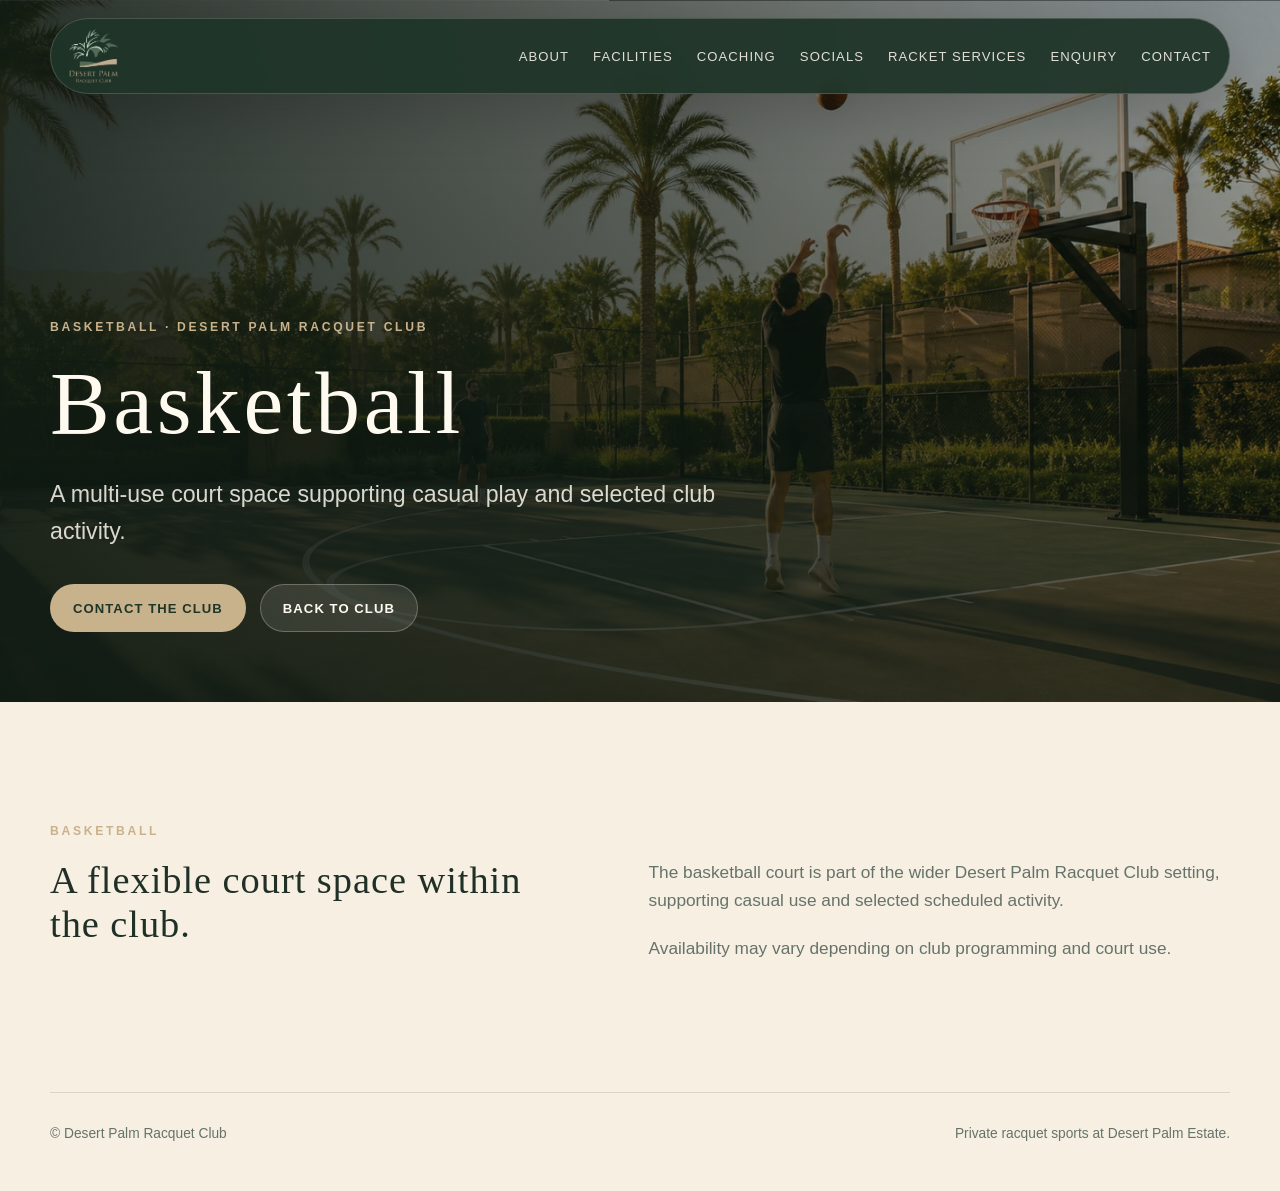
==== basketball.html @ 2d1512f4 "Add files via upload V1.5 final" ====
<!DOCTYPE html>
<html lang="en">
<head>
  <meta charset="UTF-8" />
  <meta name="viewport" content="width=device-width, initial-scale=1.0" />

  <title>Basketball at Desert Palm Racquet Club | Dubai</title>
  <meta
    name="description"
    content="Basketball and multi-use court space at Desert Palm Racquet Club in Dubai."
  />

  <link rel="icon" type="image/png" href="assets/logo-light.png" />
  <link rel="stylesheet" href="style.css" />
</head>

<body>
  <header class="site-header">
    <a href="index.html#top" class="brand">
      <img src="assets/logo-light.png" alt="Desert Palm Racquet Club logo" />
    </a>

    <button class="menu-toggle" aria-label="Open menu">
      <span></span>
      <span></span>
    </button>

    <nav class="site-nav">
      <a href="index.html#about">About</a>
      <a href="index.html#facilities">Facilities</a>
      <a href="index.html#coaching">Coaching</a>
      <a href="index.html#socials">Socials</a>
      <a href="index.html#services">Racket Services</a>
      <a href="index.html#enquiry">Enquiry</a>
      <a href="index.html#contact">Contact</a>
    </nav>
  </header>

  <main id="top">
    <section class="hero sub-hero">
      <div class="hero-image">
        <img src="assets/basket-hero.webp" alt="Basketball court at Desert Palm Racquet Club" />
      </div>

      <div class="hero-overlay"></div>

      <div class="hero-content">
        <p class="eyebrow">Basketball · Desert Palm Racquet Club</p>

        <h1>Basketball</h1>

        <p class="hero-text">
          A multi-use court space supporting casual play and selected club activity.
        </p>

        <div class="hero-actions">
          <a class="btn btn-primary" href="index.html#contact">
            Contact the Club
          </a>

          <a class="btn btn-secondary" href="index.html#facilities">
            Back to Club
          </a>
        </div>
      </div>
    </section>

    <section class="section intro-section">
      <div class="section-label">Basketball</div>

      <div class="intro-grid">
        <div>
          <h2>A flexible court space within the club.</h2>
        </div>

        <div>
          <p>
            The basketball court is part of the wider Desert Palm Racquet Club setting,
            supporting casual use and selected scheduled activity.
          </p>

          <p>
            Availability may vary depending on club programming and court use.
          </p>
        </div>
      </div>
    </section>
  </main>

  <footer class="site-footer">
    <p>© Desert Palm Racquet Club</p>
    <p>Private racquet sports at Desert Palm Estate.</p>
  </footer>

  <script src="app.js"></script>
</body>
</html>
---- style.css ----
:root {
  --ivory: #f6efe2;
  --ivory-soft: #fffaf0;
  --green-dark: #1f3529;
  --green: #46614d;
  --green-soft: #8fa796;
  --sand: #c8b28c;
  --sand-dark: #9c835c;
  --text: #203027;
  --muted: #66736a;
  --line: rgba(70, 97, 77, 0.18);
  --shadow: 0 24px 70px rgba(20, 32, 25, 0.18);
  --radius: 24px;
  --max: 1180px;
}

* {
  box-sizing: border-box;
  margin: 0;
  padding: 0;
}

html {
  scroll-behavior: smooth;
}

body {
  font-family: "Inter", "Segoe UI", Arial, sans-serif;
  background: var(--ivory);
  color: var(--text);
  line-height: 1.6;
}

img {
  max-width: 100%;
  display: block;
}

a {
  color: inherit;
  text-decoration: none;
}

h1,
h2,
h3 {
  font-family: "Trajan Pro", "Cinzel", Georgia, serif;
  font-weight: 500;
  line-height: 1.08;
  letter-spacing: 0.04em;
}

h1 {
  font-size: clamp(3rem, 7vw, 6.8rem);
  color: var(--ivory-soft);
}

h2 {
  font-size: clamp(2rem, 4vw, 4.1rem);
}

h3 {
  font-size: 1.25rem;
}

p {
  color: var(--muted);
}

/* HEADER */

.site-header {
  position: fixed;
  top: 18px;
  left: 50%;
  transform: translateX(-50%);
  width: min(calc(100% - 32px), var(--max));
  height: 76px;
  z-index: 50;
  display: flex;
  align-items: center;
  justify-content: space-between;
  padding: 0 18px;
  border: 1px solid rgba(246, 239, 226, 0.18);
  border-radius: 999px;
  background: rgba(31, 53, 41, 0.94);
  backdrop-filter: blur(16px);
  box-shadow: 0 18px 60px rgba(0, 0, 0, 0.22);
}

.brand img {
  height: 54px;
  width: auto;
}

.site-nav {
  display: flex;
  gap: 24px;
  align-items: center;
}

.site-nav a {
  color: var(--ivory-soft);
  font-size: 0.82rem;
  letter-spacing: 0.08em;
  text-transform: uppercase;
  opacity: 0.86;
  transition: 0.25s ease;
}

.site-nav a:hover {
  color: var(--sand);
  opacity: 1;
}

.menu-toggle {
  display: none;
  width: 44px;
  height: 44px;
  border: 1px solid rgba(246, 239, 226, 0.24);
  border-radius: 50%;
  background: transparent;
  cursor: pointer;
}

.menu-toggle span {
  display: block;
  width: 18px;
  height: 1px;
  background: var(--ivory-soft);
  margin: 6px auto;
}

/* HERO */

.hero {
  min-height: 100vh;
  position: relative;
  overflow: hidden;
  display: grid;
  align-items: end;
  padding: 140px 24px 70px;
}

.hero-image,
.hero-overlay {
  position: absolute;
  inset: 0;
}

.hero-image img {
  width: 100%;
  height: 100%;
  object-fit: cover;
}

.hero-overlay {
  background:
    linear-gradient(90deg, rgba(14, 26, 19, 0.88), rgba(14, 26, 19, 0.58), rgba(14, 26, 19, 0.2)),
    linear-gradient(0deg, rgba(14, 26, 19, 0.62), rgba(14, 26, 19, 0.06));
}

.hero-content {
  position: relative;
  z-index: 2;
  width: min(100%, var(--max));
  margin: 0 auto;
}

.eyebrow,
.section-label {
  color: var(--sand);
  text-transform: uppercase;
  letter-spacing: 0.22em;
  font-size: 0.76rem;
  font-weight: 700;
  margin-bottom: 18px;
}

.hero-text {
  max-width: 680px;
  color: rgba(255, 250, 240, 0.84);
  font-size: clamp(1.1rem, 2vw, 1.45rem);
  margin-top: 24px;
}

.hero-actions {
  display: flex;
  flex-wrap: wrap;
  gap: 14px;
  margin-top: 34px;
}

.access-note {
  margin-top: 28px;
  max-width: 680px;
  color: rgba(255, 250, 240, 0.65);
  font-size: 0.93rem;
}

/* BUTTONS */

.btn {
  display: inline-flex;
  align-items: center;
  justify-content: center;
  min-height: 48px;
  padding: 0 22px;
  border-radius: 999px;
  font-size: 0.82rem;
  font-weight: 800;
  letter-spacing: 0.08em;
  text-transform: uppercase;
  transition: 0.25s ease;
  border: 1px solid transparent;
}

.btn-primary {
  background: var(--sand);
  color: var(--green-dark);
}

.btn-primary:hover {
  background: var(--ivory-soft);
  transform: translateY(-2px);
}

.btn-secondary {
  background: rgba(255, 250, 240, 0.1);
  color: var(--ivory-soft);
  border-color: rgba(255, 250, 240, 0.26);
}

.btn-secondary:hover {
  background: rgba(255, 250, 240, 0.18);
  border-color: var(--sand);
  transform: translateY(-2px);
}

.btn-outline {
  color: var(--ivory-soft);
  border-color: rgba(255, 250, 240, 0.32);
}

.btn-outline:hover {
  background: rgba(255, 250, 240, 0.1);
  border-color: var(--sand);
}

/* SECTIONS */

.section {
  width: min(calc(100% - 40px), var(--max));
  margin: 0 auto;
  padding: 110px 0;
}

.intro-section {
  padding-top: 120px;
}

.intro-grid {
  display: grid;
  grid-template-columns: 1fr 1.1fr;
  gap: 70px;
  align-items: start;
}

.intro-grid p {
  font-size: 1.08rem;
  margin-bottom: 20px;
}

.section-top {
  display: grid;
  grid-template-columns: 1.15fr 0.85fr;
  gap: 60px;
  align-items: end;
  margin-bottom: 42px;
}

.section-top p {
  font-size: 1.02rem;
}

/* IMAGE STRIP */

.image-strip {
  width: min(calc(100% - 40px), var(--max));
  margin: 0 auto;
  display: grid;
  grid-template-columns: 1fr 1fr 1fr;
  gap: 14px;
}

.image-strip img {
  height: 320px;
  width: 100%;
  object-fit: cover;
  border-radius: var(--radius);
  box-shadow: var(--shadow);
}

.image-strip img:nth-child(2) {
  transform: translateY(34px);
}

/* CARDS */

.card-grid {
  display: grid;
  gap: 18px;
}

.five-grid {
  grid-template-columns: repeat(5, 1fr);
}

.service-card {
  min-height: 260px;
  padding: 28px;
  border-radius: var(--radius);
  background: rgba(255, 250, 240, 0.7);
  border: 1px solid var(--line);
  box-shadow: 0 18px 50px rgba(20, 32, 25, 0.08);
  display: flex;
  flex-direction: column;
  justify-content: space-between;
}

.service-card span {
  color: var(--sand-dark);
  font-size: 0.78rem;
  letter-spacing: 0.18em;
  font-weight: 800;
}

.service-card h3 {
  color: var(--green-dark);
  margin: 28px 0 14px;
}

.service-card p {
  font-size: 0.94rem;
}

.accent-card {
  background: var(--green-dark);
}

.accent-card h3,
.accent-card p {
  color: var(--ivory-soft);
}

.accent-card span {
  color: var(--sand);
}

/* FEATURE SECTIONS */

.feature-section {
  width: min(calc(100% - 40px), var(--max));
  margin: 0 auto;
  padding: 80px 0;
  display: grid;
  grid-template-columns: 0.95fr 1.05fr;
  gap: 56px;
  align-items: center;
}

.feature-section.reverse {
  grid-template-columns: 1.05fr 0.95fr;
}

.feature-section.reverse .feature-image {
  order: 2;
}

.feature-image img {
  width: 100%;
  height: 640px;
  object-fit: cover;
  border-radius: var(--radius);
  box-shadow: var(--shadow);
}

.feature-content {
  padding: 30px 0;
}

.feature-content p {
  font-size: 1.04rem;
  margin: 24px 0;
}

.pill-list {
  display: flex;
  flex-wrap: wrap;
  gap: 10px;
  margin: 26px 0 28px;
}

.pill-list span {
  padding: 10px 14px;
  border-radius: 999px;
  background: rgba(70, 97, 77, 0.1);
  color: var(--green-dark);
  font-size: 0.84rem;
  font-weight: 700;
}

.text-link {
  display: inline-flex;
  color: var(--green-dark);
  font-weight: 900;
  letter-spacing: 0.08em;
  text-transform: uppercase;
  font-size: 0.8rem;
  border-bottom: 1px solid var(--sand-dark);
  padding-bottom: 4px;
}

.text-link:hover {
  color: var(--sand-dark);
}

/* DARK SECTION */

.dark-section {
  width: 100%;
  max-width: none;
  padding: 110px max(20px, calc((100vw - var(--max)) / 2));
  background: var(--green-dark);
  color: var(--ivory-soft);
}

.dark-section h2,
.dark-section p {
  color: var(--ivory-soft);
}

.dark-section p {
  opacity: 0.74;
}

.split-actions {
  display: flex;
  flex-wrap: wrap;
  gap: 14px;
  margin-bottom: 44px;
}

.wide-image img {
  width: 100%;
  height: 520px;
  object-fit: cover;
  border-radius: var(--radius);
  box-shadow: 0 30px 90px rgba(0, 0, 0, 0.28);
}

/* MINI GRID */

.mini-grid {
  display: grid;
  grid-template-columns: 1fr 1fr;
  gap: 14px;
  margin: 30px 0;
}

.mini-grid div {
  padding: 22px;
  border-radius: 22px;
  border: 1px solid var(--line);
  background: rgba(255, 250, 240, 0.62);
}

.mini-grid h3 {
  margin-bottom: 10px;
  color: var(--green-dark);
}

.mini-grid p {
  margin: 0;
  font-size: 0.9rem;
}

/* ACCESS */

.access-section {
  padding-top: 80px;
}

.access-card {
  max-width: 880px;
  margin: 0 auto;
  padding: 54px;
  border-radius: var(--radius);
  background:
    linear-gradient(135deg, rgba(255, 250, 240, 0.9), rgba(255, 250, 240, 0.56)),
    url("assets/access.webp");
  background-size: cover;
  background-position: center;
  border: 1px solid var(--line);
  box-shadow: var(--shadow);
}

.access-card p {
  max-width: 680px;
  font-size: 1.05rem;
  margin-top: 18px;
}

/* CONTACT */

.contact-section {
  padding-top: 40px;
}

.contact-card {
  display: grid;
  grid-template-columns: 240px 1fr;
  gap: 54px;
  align-items: center;
  padding: 52px;
  border-radius: var(--radius);
  background: var(--green-dark);
  color: var(--ivory-soft);
  box-shadow: var(--shadow);
}

.contact-card img {
  width: 210px;
  margin: 0 auto;
}

.contact-card h2,
.contact-card p,
.contact-card a {
  color: var(--ivory-soft);
}

.contact-card p {
  opacity: 0.82;
  margin-top: 14px;
}

.contact-actions {
  display: flex;
  flex-wrap: wrap;
  gap: 12px;
  margin-top: 28px;
}

/* FOOTER */

.site-footer {
  width: min(calc(100% - 40px), var(--max));
  margin: 0 auto;
  padding: 30px 0 46px;
  display: flex;
  justify-content: space-between;
  gap: 20px;
  border-top: 1px solid var(--line);
  font-size: 0.86rem;
}

/* RESPONSIVE */

@media (max-width: 1050px) {
  .five-grid {
    grid-template-columns: repeat(2, 1fr);
  }

  .service-card:last-child {
    grid-column: span 2;
  }

  .feature-section,
  .feature-section.reverse {
    grid-template-columns: 1fr;
  }

  .feature-section.reverse .feature-image {
    order: 0;
  }

  .feature-image img {
    height: 520px;
  }
}

@media (max-width: 850px) {
  :root {
    --radius: 22px;
  }

  .site-header {
    height: 68px;
  }

  .brand img {
    height: 46px;
  }

  .menu-toggle {
    display: block;
  }

  .site-nav {
    position: absolute;
    top: 82px;
    left: 0;
    right: 0;
    display: none;
    flex-direction: column;
    gap: 0;
    padding: 16px;
    border-radius: 26px;
    background: rgba(31, 53, 41, 0.96);
    border: 1px solid rgba(246, 239, 226, 0.18);
  }

  .site-nav.active {
    display: flex;
  }

  .site-nav a {
    width: 100%;
    padding: 14px 10px;
    border-bottom: 1px solid rgba(246, 239, 226, 0.1);
  }

  .hero {
    min-height: 92vh;
    padding: 120px 20px 54px;
  }

  .hero-actions {
    flex-direction: column;
    align-items: flex-start;
  }

  .intro-grid,
  .section-top {
    grid-template-columns: 1fr;
    gap: 28px;
  }

  .image-strip {
    grid-template-columns: 1fr;
  }

  .image-strip img,
  .image-strip img:nth-child(2) {
    height: 280px;
    transform: none;
  }

  .contact-card {
    grid-template-columns: 1fr;
    text-align: center;
    padding: 40px 24px;
  }

  .contact-actions {
    justify-content: center;
  }

  .site-footer {
    flex-direction: column;
  }
}

@media (max-width: 620px) {
  h1 {
    font-size: 2.8rem;
  }

  .section {
    width: min(calc(100% - 28px), var(--max));
    padding: 80px 0;
  }

  .five-grid {
    grid-template-columns: 1fr;
  }

  .service-card:last-child {
    grid-column: auto;
  }

  .feature-section {
    width: min(calc(100% - 28px), var(--max));
    padding: 60px 0;
  }

  .feature-image img {
    height: 380px;
  }

  .mini-grid {
    grid-template-columns: 1fr;
  }

  .access-card {
    padding: 34px 24px;
  }

  .wide-image img {
    height: 340px;
  }

  .btn {
    width: 100%;
  }

  .contact-actions .btn {
    width: 100%;
  }
}
/* V1 polish: mobile Social Play section */
@media (max-width: 620px) {
  #socials.dark-section {
    width: 100%;
    max-width: none;
    margin-left: 0;
    margin-right: 0;
    padding: 80px 20px;
  }

  #socials h2 {
    font-size: 2.05rem;
    line-height: 1.08;
    letter-spacing: 0.01em;
  }

  #socials .section-top {
    gap: 22px;
  }

  #socials .section-top p {
    font-size: 0.98rem;
  }

  #socials .wide-image img {
    height: 300px;
  }
}
/* V1 polish: contact icon buttons */
.icon-actions {
  display: flex;
  flex-wrap: wrap;
  gap: 14px;
  margin-top: 34px;
}

.icon-btn {
  width: 50px;
  height: 50px;
  border-radius: 999px;
  display: inline-flex;
  align-items: center;
  justify-content: center;
  background: rgba(255, 250, 240, 0.1);
  border: 1px solid rgba(255, 250, 240, 0.26);
  transition: 0.25s ease;
}

.icon-btn img {
  width: 24px;
  height: 24px;
  object-fit: contain;
}

.icon-btn:hover {
  background: var(--sand);
  border-color: var(--sand);
  transform: translateY(-2px);
}

@media (max-width: 850px) {
  .icon-actions {
    justify-content: center;
  }
}
/* ENQUIRY FORM - COMPACT */

.enquiry-section {
  padding-top: 60px;
  padding-bottom: 70px;
}

.enquiry-section .section-top {
  margin-bottom: 28px;
}

.enquiry-section h2 {
  font-size: clamp(1.8rem, 3vw, 3rem);
}

.enquiry-form {
  padding: 28px;
  border-radius: var(--radius);
  background: rgba(255, 250, 240, 0.72);
  border: 1px solid var(--line);
  box-shadow: 0 18px 55px rgba(20, 32, 25, 0.09);
}

.form-grid {
  display: grid;
  grid-template-columns: 1fr 1fr;
  gap: 14px;
}

.form-field {
  display: flex;
  flex-direction: column;
  gap: 6px;
}

.form-field label {
  color: var(--green-dark);
  font-size: 0.7rem;
  font-weight: 800;
  letter-spacing: 0.1em;
  text-transform: uppercase;
}

.form-field input,
.form-field select,
.form-field textarea {
  width: 100%;
  border: 1px solid rgba(70, 97, 77, 0.2);
  border-radius: 15px;
  background: rgba(255, 250, 240, 0.88);
  color: var(--text);
  font-family: "Inter", "Segoe UI", Arial, sans-serif;
  font-size: 0.92rem;
  padding: 11px 13px;
  outline: none;
  transition: 0.2s ease;
}

.form-field textarea {
  resize: vertical;
  min-height: 88px;
}

.form-field input::placeholder,
.form-field textarea::placeholder {
  color: rgba(102, 115, 106, 0.58);
}

.form-field input:focus,
.form-field select:focus,
.form-field textarea:focus {
  border-color: var(--sand-dark);
  background: var(--ivory-soft);
  box-shadow: 0 0 0 3px rgba(200, 178, 140, 0.14);
}

.full-field {
  grid-column: span 2;
}

.form-actions {
  display: flex;
  align-items: center;
  gap: 18px;
  margin-top: 20px;
  padding-top: 20px;
  border-top: 1px solid var(--line);
}

.form-actions .btn {
  border: none;
  cursor: pointer;
  min-height: 44px;
}

.form-actions p {
  max-width: 460px;
  font-size: 0.84rem;
  color: var(--muted);
}

/* MOBILE FORM */

@media (max-width: 850px) {
  .enquiry-section {
    padding-top: 50px;
    padding-bottom: 60px;
  }

  .enquiry-form {
    padding: 22px 18px;
  }

  .form-grid {
    grid-template-columns: 1fr;
  }

  .full-field {
    grid-column: auto;
  }

  .form-actions {
    flex-direction: column;
    align-items: stretch;
  }

  .form-actions p {
    text-align: center;
  }
}
/* V1 polish: calmer premium section headings */
.section-top h2,
.feature-content h2,
.access-card h2,
.contact-card h2 {
  font-size: clamp(1.9rem, 3vw, 3.15rem);
  line-height: 1.14;
  letter-spacing: 0.025em;
}

.feature-content h2 {
  max-width: 760px;
}

.section-top h2 {
  max-width: 760px;
}

@media (max-width: 850px) {
  .section-top h2,
  .feature-content h2,
  .access-card h2,
  .contact-card h2 {
    font-size: clamp(1.75rem, 7vw, 2.6rem);
    line-height: 1.12;
  }
}
/* V1 polish: calmer intro heading */
.intro-grid h2 {
  font-size: clamp(1.9rem, 3vw, 3.15rem);
  line-height: 1.14;
  letter-spacing: 0.025em;
  max-width: 760px;
}

@media (max-width: 850px) {
  .intro-grid h2 {
    font-size: clamp(1.75rem, 7vw, 2.6rem);
    line-height: 1.12;
  }
}
/* V1 polish: anchor landing */
[id] {
  scroll-margin-top: 96px;
}
/* V1.5 detail pages */
.sub-hero {
  min-height: 78vh;
}

.three-grid {
  grid-template-columns: repeat(3, 1fr);
}

@media (max-width: 850px) {
  .three-grid {
    grid-template-columns: 1fr;
  }

  .sub-hero {
    min-height: 72vh;
  }
}
/* V1.5 detail page image duo */
.detail-image-duo {
  width: min(calc(100% - 40px), var(--max));
  margin: 0 auto;
  display: grid;
  grid-template-columns: 1fr 1fr;
  gap: 18px;
}

.detail-image-duo img {
  width: 100%;
  height: 420px;
  object-fit: cover;
  border-radius: var(--radius);
  box-shadow: var(--shadow);
}

@media (max-width: 850px) {
  .detail-image-duo {
    width: min(calc(100% - 28px), var(--max));
    grid-template-columns: 1fr;
  }

  .detail-image-duo img {
    height: 300px;
  }
}
/* V1.5 clickable facility cards */
.service-card-link {
  color: inherit;
  text-decoration: none;
  cursor: pointer;
}

.service-card-link:hover {
  transform: translateY(-4px);
  box-shadow: 0 24px 64px rgba(20, 32, 25, 0.13);
}

.service-card-link:focus-visible {
  outline: 3px solid rgba(156, 131, 92, 0.45);
  outline-offset: 4px;
}
/* V1.5 detail page image grid */
.detail-image-grid {
  width: min(calc(100% - 40px), var(--max));
  margin: 0 auto;
  display: grid;
  grid-template-columns: repeat(3, 1fr);
  gap: 16px;
}

.detail-image-grid img {
  width: 100%;
  height: 340px;
  object-fit: cover;
  border-radius: var(--radius);
  box-shadow: var(--shadow);
}

.detail-image-grid img:nth-child(2) {
  transform: translateY(28px);
}

@media (max-width: 850px) {
  .detail-image-grid {
    width: min(calc(100% - 28px), var(--max));
    grid-template-columns: 1fr;
  }

  .detail-image-grid img {
    height: 300px;
  }

  .detail-image-grid img:nth-child(2) {
    transform: none;
  }
}
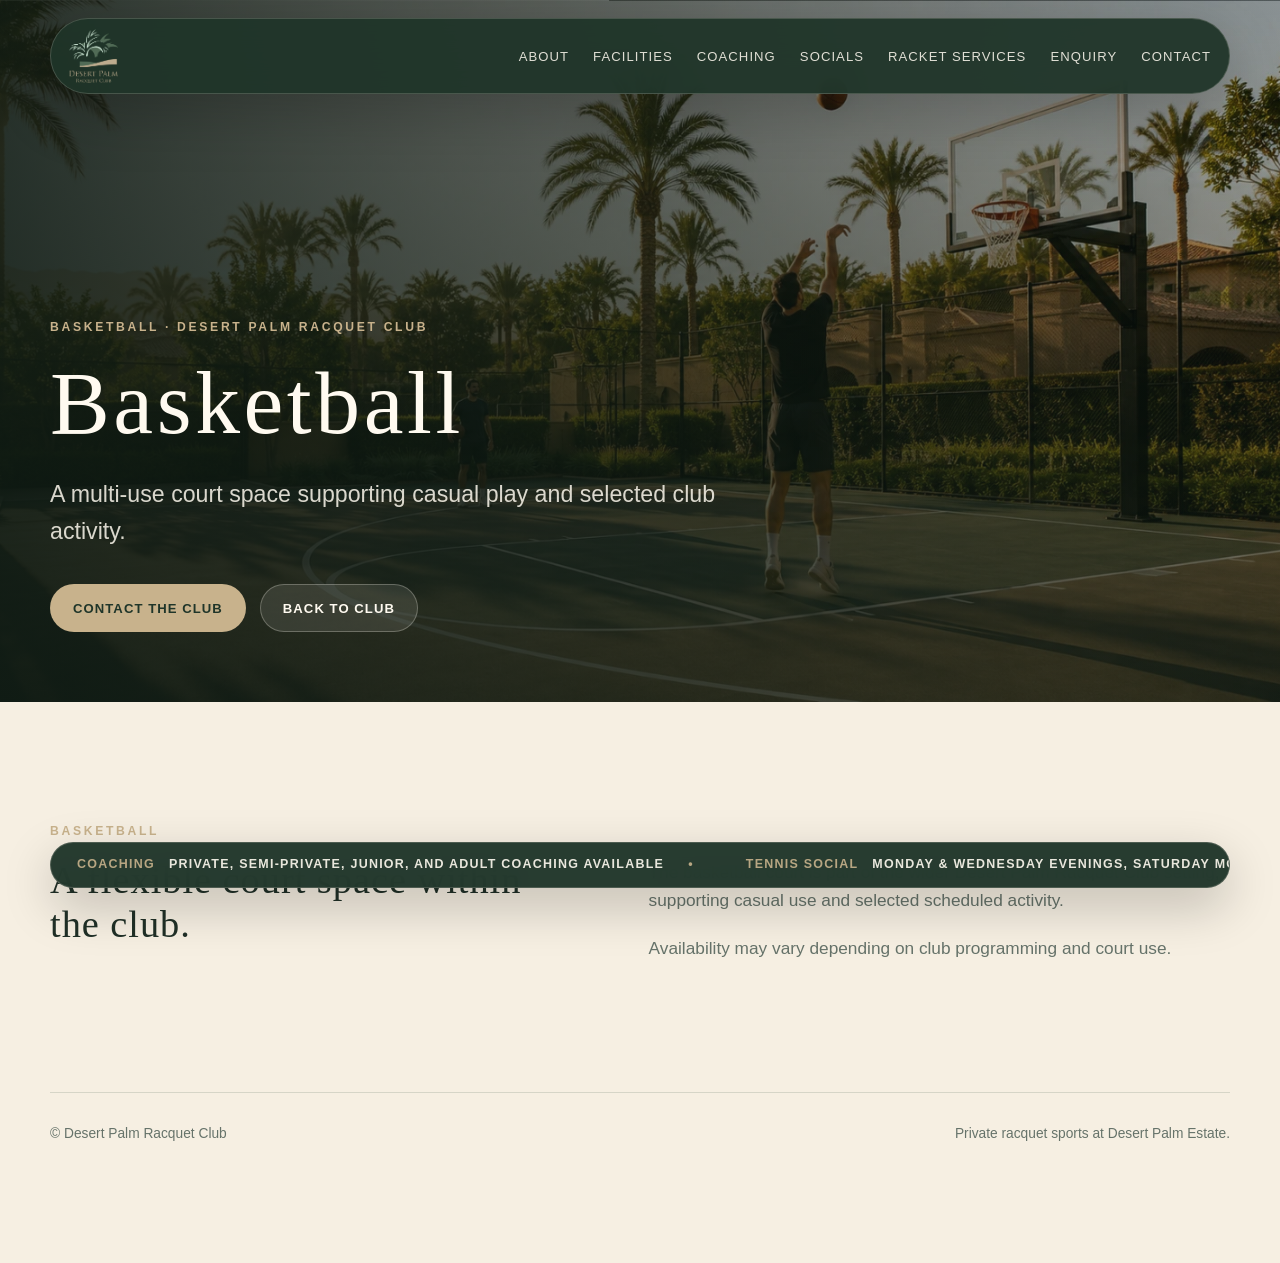
==== commit c54f9c88: "Add files via upload V1.5 - Ticker update" ====
--- a/basketball.html
+++ b/basketball.html
@@ -92,6 +92,7 @@
     <p>Private racquet sports at Desert Palm Estate.</p>
   </footer>
 
-  <script src="app.js"></script>
+  <script src="updates.js"></script>
+<script src="app.js"></script>
 </body>
 </html>
--- a/style.css
+++ b/style.css
@@ -1054,4 +1054,159 @@
   .detail-image-grid img:nth-child(2) {
     transform: none;
   }
+}
+/* V1.5 mobile-only section rhythm */
+.mobile-section-image {
+  display: none;
+}
+
+@media (max-width: 850px) {
+  .mobile-section-image {
+    display: block;
+    margin: 26px 0 26px;
+  }
+
+  .mobile-section-image img {
+    width: 100%;
+    height: 300px;
+    object-fit: cover;
+    border-radius: var(--radius);
+    box-shadow: var(--shadow);
+  }
+
+  /* Hide desktop/supporting image layouts on mobile where we now use one main section image */
+  .image-strip {
+    display: none;
+  }
+
+  .feature-section > .feature-image {
+    display: none;
+  }
+
+  #socials .wide-image {
+    display: none;
+  }
+
+  /* Tighten mobile section flow */
+  .intro-grid {
+    gap: 20px;
+  }
+
+  .feature-content {
+    padding: 0;
+  }
+
+  .feature-content p {
+    margin-top: 0;
+  }
+
+  #socials .section-top {
+    margin-bottom: 28px;
+  }
+}
+/* V1.5 mobile-only detail page rhythm */
+@media (max-width: 850px) {
+  .detail-image-duo,
+  .detail-image-grid {
+    display: none;
+  }
+}
+/* V1.5 floating update ticker */
+body {
+  padding-bottom: calc(72px + env(safe-area-inset-bottom));
+}
+
+.dprc-update-bar {
+  position: fixed;
+  left: 50%;
+  bottom: max(12px, env(safe-area-inset-bottom));
+  transform: translateX(-50%);
+  width: min(calc(100% - 32px), var(--max));
+  height: 46px;
+  z-index: 80;
+  overflow: hidden;
+  border-radius: 999px;
+  background: rgba(31, 53, 41, 0.96);
+  border: 1px solid rgba(246, 239, 226, 0.18);
+  box-shadow: 0 18px 50px rgba(0, 0, 0, 0.22);
+  backdrop-filter: blur(14px);
+}
+
+.dprc-update-track {
+  height: 100%;
+  display: flex;
+  align-items: center;
+  width: max-content;
+  animation: dprcTicker 34s linear infinite;
+}
+
+.dprc-update-bar:hover .dprc-update-track {
+  animation-play-state: paused;
+}
+
+.dprc-update-item {
+  display: inline-flex;
+  align-items: center;
+  gap: 14px;
+  padding: 0 26px;
+  color: var(--ivory-soft);
+  font-size: 0.78rem;
+  font-weight: 800;
+  letter-spacing: 0.1em;
+  text-transform: uppercase;
+  white-space: nowrap;
+  opacity: 0.9;
+}
+
+.dprc-update-item::after {
+  content: "•";
+  color: var(--sand);
+  margin-left: 10px;
+}
+
+.dprc-update-item strong {
+  color: var(--sand);
+  font-weight: 900;
+}
+
+.dprc-update-item:hover {
+  color: var(--sand);
+}
+
+@keyframes dprcTicker {
+  from {
+    transform: translateX(0);
+  }
+
+  to {
+    transform: translateX(-50%);
+  }
+}
+
+@media (max-width: 850px) {
+  body {
+    padding-bottom: calc(68px + env(safe-area-inset-bottom));
+  }
+
+  .dprc-update-bar {
+    bottom: max(10px, env(safe-area-inset-bottom));
+    height: 44px;
+    width: min(calc(100% - 24px), var(--max));
+  }
+
+  .dprc-update-item {
+    font-size: 0.7rem;
+    padding: 0 20px;
+    letter-spacing: 0.09em;
+  }
+}
+
+@media (prefers-reduced-motion: reduce) {
+  .dprc-update-track {
+    animation: none;
+  }
+
+  .dprc-update-bar {
+    overflow-x: auto;
+  }
 }
